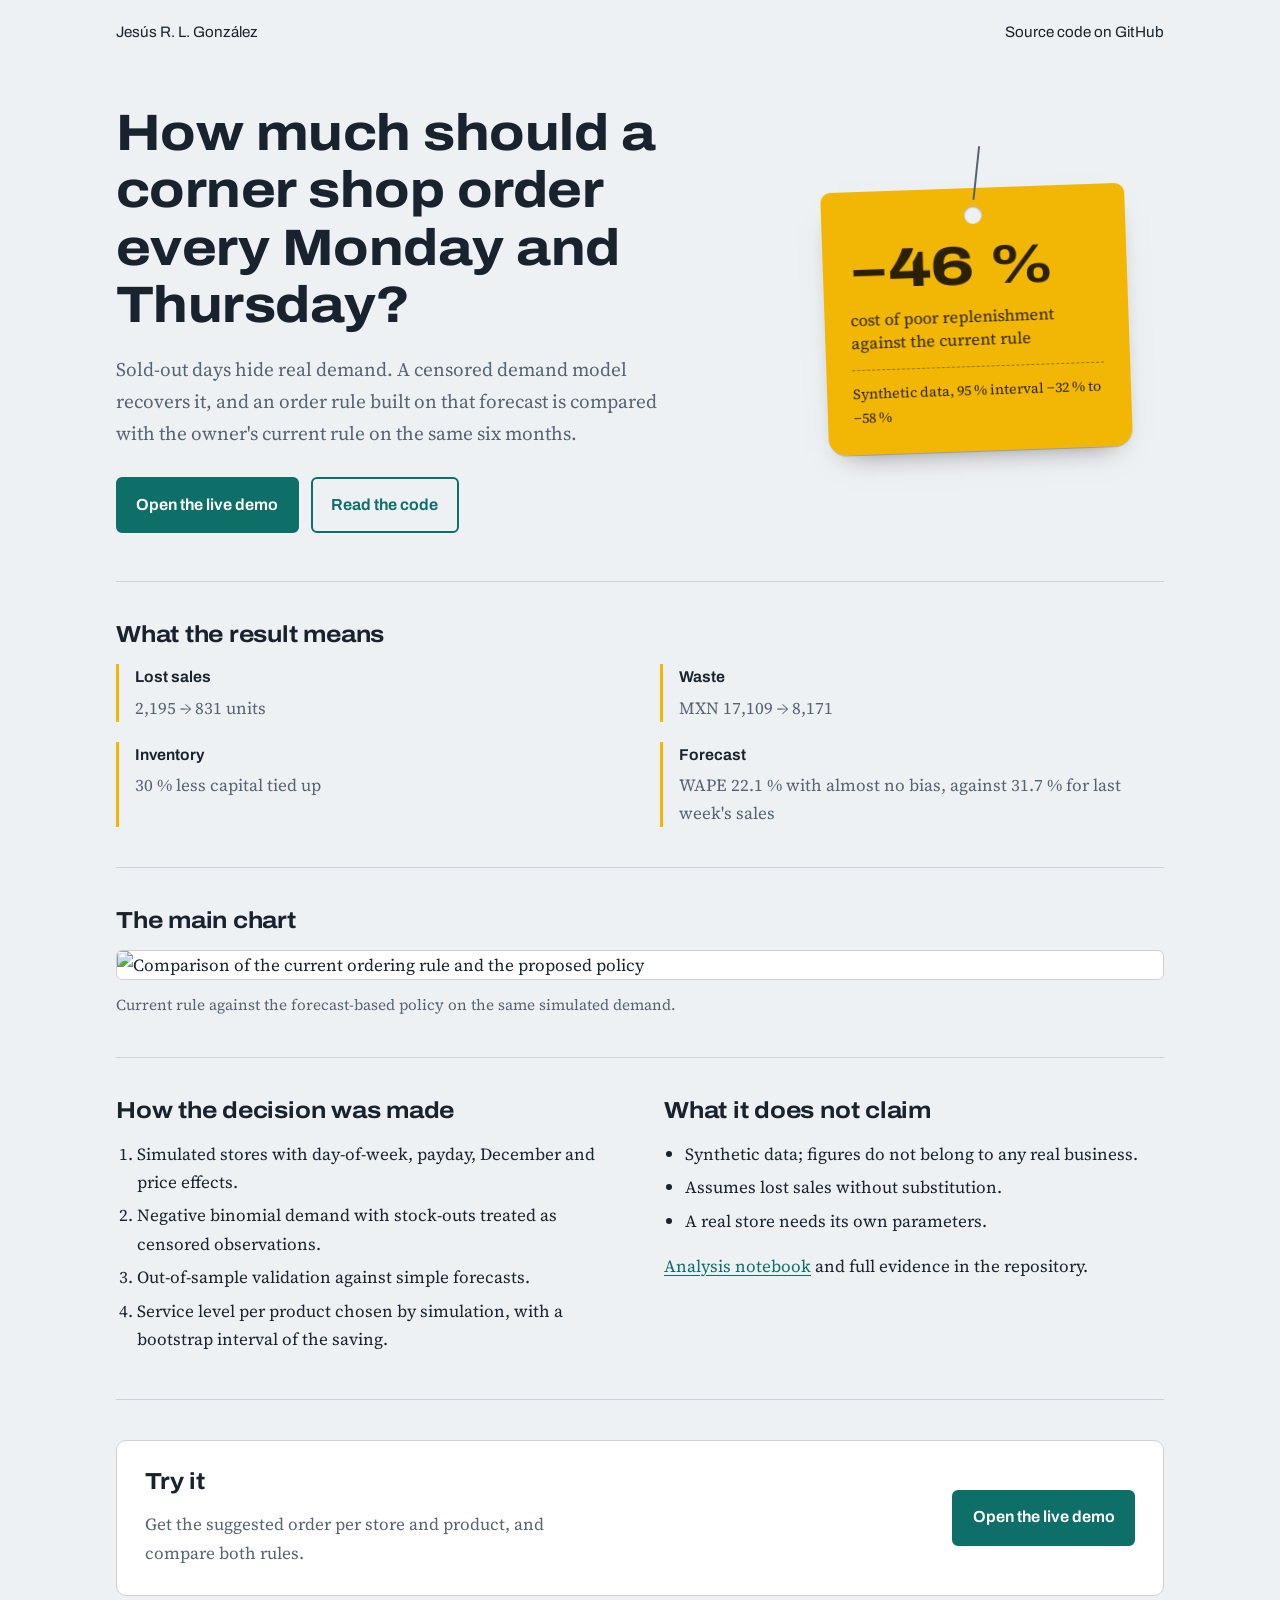
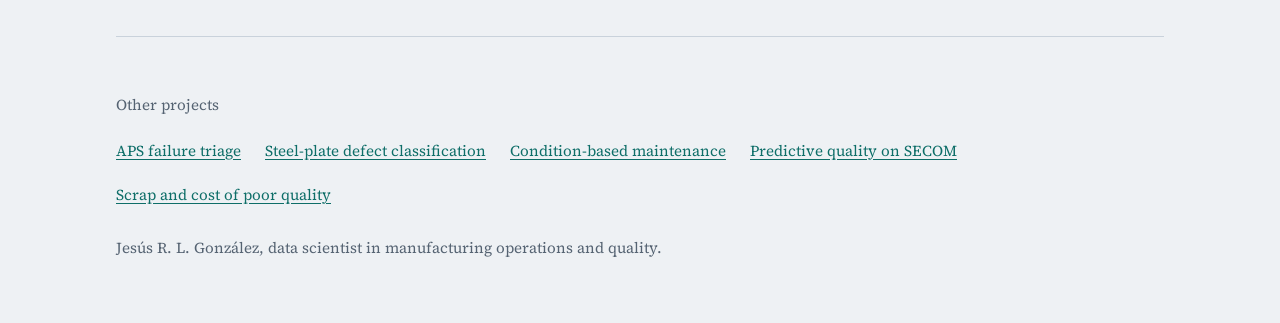
==== site/index.html @ 34526f64 "feat(discoverability): project page on GitHub Pages and live demo on Hugging Face Both deploy from m" ====
<!doctype html>
<html lang="en">
<head>
<meta charset="utf-8">
<meta name="viewport" content="width=device-width, initial-scale=1">
<title>Demand and inventory for grocery stores | Jesús R. L. González</title>
<meta name="description" content="Sold-out days hide real demand. A censored demand model recovers it, and an order rule built on that forecast is compared with the owner&#x27;s current rule on the same six months.">
<meta property="og:title" content="How much should a corner shop order every Monday and Thursday?">
<meta property="og:description" content="−46 % cost of poor replenishment against the current rule">
<meta property="og:image" content="https://jesusgonzalezmexdata-ux.github.io/predix/figures/comparacion_politicas.png">
<link rel="preconnect" href="https://fonts.googleapis.com">
<link rel="preconnect" href="https://fonts.gstatic.com" crossorigin>
<link href="https://fonts.googleapis.com/css2?family=Archivo:wdth,wght@100..125,400..800&family=Source+Serif+4:opsz,wght@8..60,400;8..60,600&display=swap" rel="stylesheet">
<style>
:root{--bg:#EEF1F4;--surface:#FFFFFF;--ink:#18232E;--muted:#556372;--rule:#C9D2DB;--tag:#F2B705;--tag-ink:#2B2100;--signal:#0E6E68;--signal-ink:#FFFFFF}
@media (prefers-color-scheme:dark){:root{--bg:#10171E;--surface:#18222C;--ink:#E7EDF3;--muted:#9AA8B6;--rule:#2A3744;--tag:#F2B705;--tag-ink:#2B2100;--signal:#4FB3A9;--signal-ink:#08201E}}
*{box-sizing:border-box}
html{-webkit-text-size-adjust:100%}
body{margin:0;background:var(--bg);color:var(--ink);font-family:"Source Serif 4",Georgia,serif;font-size:1.0625rem;line-height:1.65}
a{color:var(--signal);text-underline-offset:.18em}
a:focus-visible,.btn:focus-visible{outline:3px solid var(--tag);outline-offset:3px;border-radius:4px}
.wrap{max-width:68rem;margin:0 auto;padding:0 1.25rem}
header.top{padding:1.25rem 0;font-family:Archivo,system-ui,sans-serif;font-size:.95rem;display:flex;justify-content:space-between;gap:1rem;flex-wrap:wrap}
header.top a{color:var(--ink);text-decoration:none}
header.top a:hover{text-decoration:underline}
.hero{display:grid;grid-template-columns:minmax(0,1.6fr) minmax(0,1fr);gap:3rem;align-items:center;padding:2.5rem 0 3rem}
h1,h2{font-family:Archivo,system-ui,sans-serif;font-stretch:112%;line-height:1.12;letter-spacing:-.01em;margin:0}
h1{font-size:clamp(2rem,4.4vw,3.2rem);font-weight:750;max-width:18ch}
h2{font-size:1.45rem;font-weight:700;margin-bottom:1rem}
.lead{font-size:1.2rem;color:var(--muted);max-width:56ch;margin:1.25rem 0 1.75rem}
.actions{display:flex;flex-wrap:wrap;gap:.75rem}
.btn{display:inline-block;font-family:Archivo,system-ui,sans-serif;font-weight:650;font-size:1rem;padding:.8rem 1.15rem;border-radius:6px;text-decoration:none;border:2px solid var(--signal)}
.btn.primary{background:var(--signal);color:var(--signal-ink)}
.btn.secondary{color:var(--signal);background:transparent}
.tagbox{display:flex;justify-content:center}
.tag{position:relative;width:min(19rem,100%);background:var(--tag);color:var(--tag-ink);padding:3.2rem 1.6rem 1.6rem;border-radius:10px 10px 18px 18px;transform:rotate(-2deg);transform-origin:50% 0;box-shadow:0 1px 0 rgba(0,0,0,.18),0 14px 28px -18px rgba(0,0,0,.55)}
.tag::before{content:"";position:absolute;top:1.1rem;left:50%;width:1.15rem;height:1.15rem;margin-left:-.575rem;border-radius:50%;background:var(--bg);box-shadow:inset 0 1px 2px rgba(0,0,0,.35)}
.tag::after{content:"";position:absolute;top:-2.6rem;left:50%;width:2px;height:3.4rem;background:var(--muted);transform:rotate(8deg);transform-origin:bottom}
.tag .value{font-family:Archivo,system-ui,sans-serif;font-stretch:125%;font-weight:800;font-size:clamp(2.4rem,6vw,3.4rem);line-height:1;display:block}
.tag .label{display:block;margin-top:.7rem;font-size:1.02rem;line-height:1.4}
.tag .note{display:block;margin-top:1rem;padding-top:.75rem;border-top:1px dashed rgba(43,33,0,.45);font-size:.88rem}
@media (prefers-reduced-motion:no-preference){.tag{animation:swing 1.6s cubic-bezier(.3,1.4,.5,1) .2s both}@keyframes swing{0%{transform:rotate(-9deg)}100%{transform:rotate(-2deg)}}}
section{padding:2.5rem 0;border-top:1px solid var(--rule)}
.facts{display:grid;grid-template-columns:repeat(2,minmax(0,1fr));gap:1.25rem 2.5rem;margin:0}
.facts div{padding-left:1rem;border-left:3px solid var(--tag)}
.facts dt{font-family:Archivo,system-ui,sans-serif;font-weight:650;font-size:.98rem}
.facts dd{margin:.2rem 0 0;color:var(--muted)}
figure{margin:0}
figure img{display:block;width:100%;height:auto;background:#fff;border:1px solid var(--rule);border-radius:6px}
figcaption{margin-top:.75rem;color:var(--muted);font-size:.95rem;max-width:70ch}
.two{display:grid;grid-template-columns:minmax(0,1fr) minmax(0,1fr);gap:3rem}
ol,ul{margin:0;padding-left:1.3rem}
li{margin:.35rem 0;max-width:62ch}
.demo{background:var(--surface);border:1px solid var(--rule);border-radius:10px;padding:1.75rem;display:flex;justify-content:space-between;align-items:center;gap:1.5rem;flex-wrap:wrap}
.demo p{margin:.4rem 0 0;color:var(--muted);max-width:52ch}
footer{padding:2.5rem 0 3rem;border-top:1px solid var(--rule);font-size:.95rem;color:var(--muted)}
footer ul{list-style:none;padding:0;display:flex;flex-wrap:wrap;gap:.5rem 1.5rem;margin:.6rem 0 1.4rem}
@media (max-width:760px){.hero,.two{grid-template-columns:1fr;gap:2.25rem}.facts{grid-template-columns:1fr}.tagbox{justify-content:flex-start;padding-top:2.5rem}}
</style>
</head>
<body>
<div class="wrap">
<header class="top"><a href="https://github.com/jesusgonzalezmexdata-ux">Jesús R. L. González</a><a href="https://github.com/jesusgonzalezmexdata-ux/predix">Source code on GitHub</a></header>
<main>
<div class="hero">
<div>
<h1>How much should a corner shop order every Monday and Thursday?</h1>
<p class="lead">Sold-out days hide real demand. A censored demand model recovers it, and an order rule built on that forecast is compared with the owner&#x27;s current rule on the same six months.</p>
<div class="actions"><a class="btn primary" href="https://huggingface.co/spaces/JesusRLGonzalez/predix">Open the live demo</a><a class="btn secondary" href="https://github.com/jesusgonzalezmexdata-ux/predix">Read the code</a></div>
</div>
<div class="tagbox"><p class="tag"><span class="value">−46 %</span><span class="label">cost of poor replenishment against the current rule</span><span class="note">Synthetic data, 95 % interval −32 % to −58 %</span></p></div>
</div>
<section aria-labelledby="result"><h2 id="result">What the result means</h2><dl class="facts"><div><dt>Lost sales</dt><dd>2,195 → 831 units</dd></div><div><dt>Waste</dt><dd>MXN 17,109 → 8,171</dd></div><div><dt>Inventory</dt><dd>30 % less capital tied up</dd></div><div><dt>Forecast</dt><dd>WAPE 22.1 % with almost no bias, against 31.7 % for last week&#x27;s sales</dd></div></dl></section>
<section aria-labelledby="chart"><h2 id="chart" class="visually-plain">The main chart</h2><figure><img src="figures/comparacion_politicas.png" alt="Comparison of the current ordering rule and the proposed policy" loading="lazy"><figcaption>Current rule against the forecast-based policy on the same simulated demand.</figcaption></figure></section>
<section class="two"><div><h2>How the decision was made</h2><ol><li>Simulated stores with day-of-week, payday, December and price effects.</li><li>Negative binomial demand with stock-outs treated as censored observations.</li><li>Out-of-sample validation against simple forecasts.</li><li>Service level per product chosen by simulation, with a bootstrap interval of the saving.</li></ol></div><div><h2>What it does not claim</h2><ul><li>Synthetic data; figures do not belong to any real business.</li><li>Assumes lost sales without substitution.</li><li>A real store needs its own parameters.</li></ul><p><a href="https://github.com/jesusgonzalezmexdata-ux/predix/blob/main/notebooks/analisis_predix.ipynb">Analysis notebook</a> and full evidence in the repository.</p></div></section>
<section><div class="demo"><div><h2>Try it</h2><p>Get the suggested order per store and product, and compare both rules.</p></div><a class="btn primary" href="https://huggingface.co/spaces/JesusRLGonzalez/predix">Open the live demo</a></div></section>
</main>
<footer><p>Other projects</p><ul><li><a href="https://jesusgonzalezmexdata-ux.github.io/aps-failure-intelligence/">APS failure triage</a></li><li><a href="https://jesusgonzalezmexdata-ux.github.io/steel-plates-quality-mlops/">Steel-plate defect classification</a></li><li><a href="https://jesusgonzalezmexdata-ux.github.io/predictive-maintenance-survival-cmapss/">Condition-based maintenance</a></li><li><a href="https://jesusgonzalezmexdata-ux.github.io/predictive-quality-mlops/">Predictive quality on SECOM</a></li><li><a href="https://jesusgonzalezmexdata-ux.github.io/scrap-copq-analytics/">Scrap and cost of poor quality</a></li></ul><p>Jesús R. L. González, data scientist in manufacturing operations and quality.</p></footer>
</div>
</body>
</html>
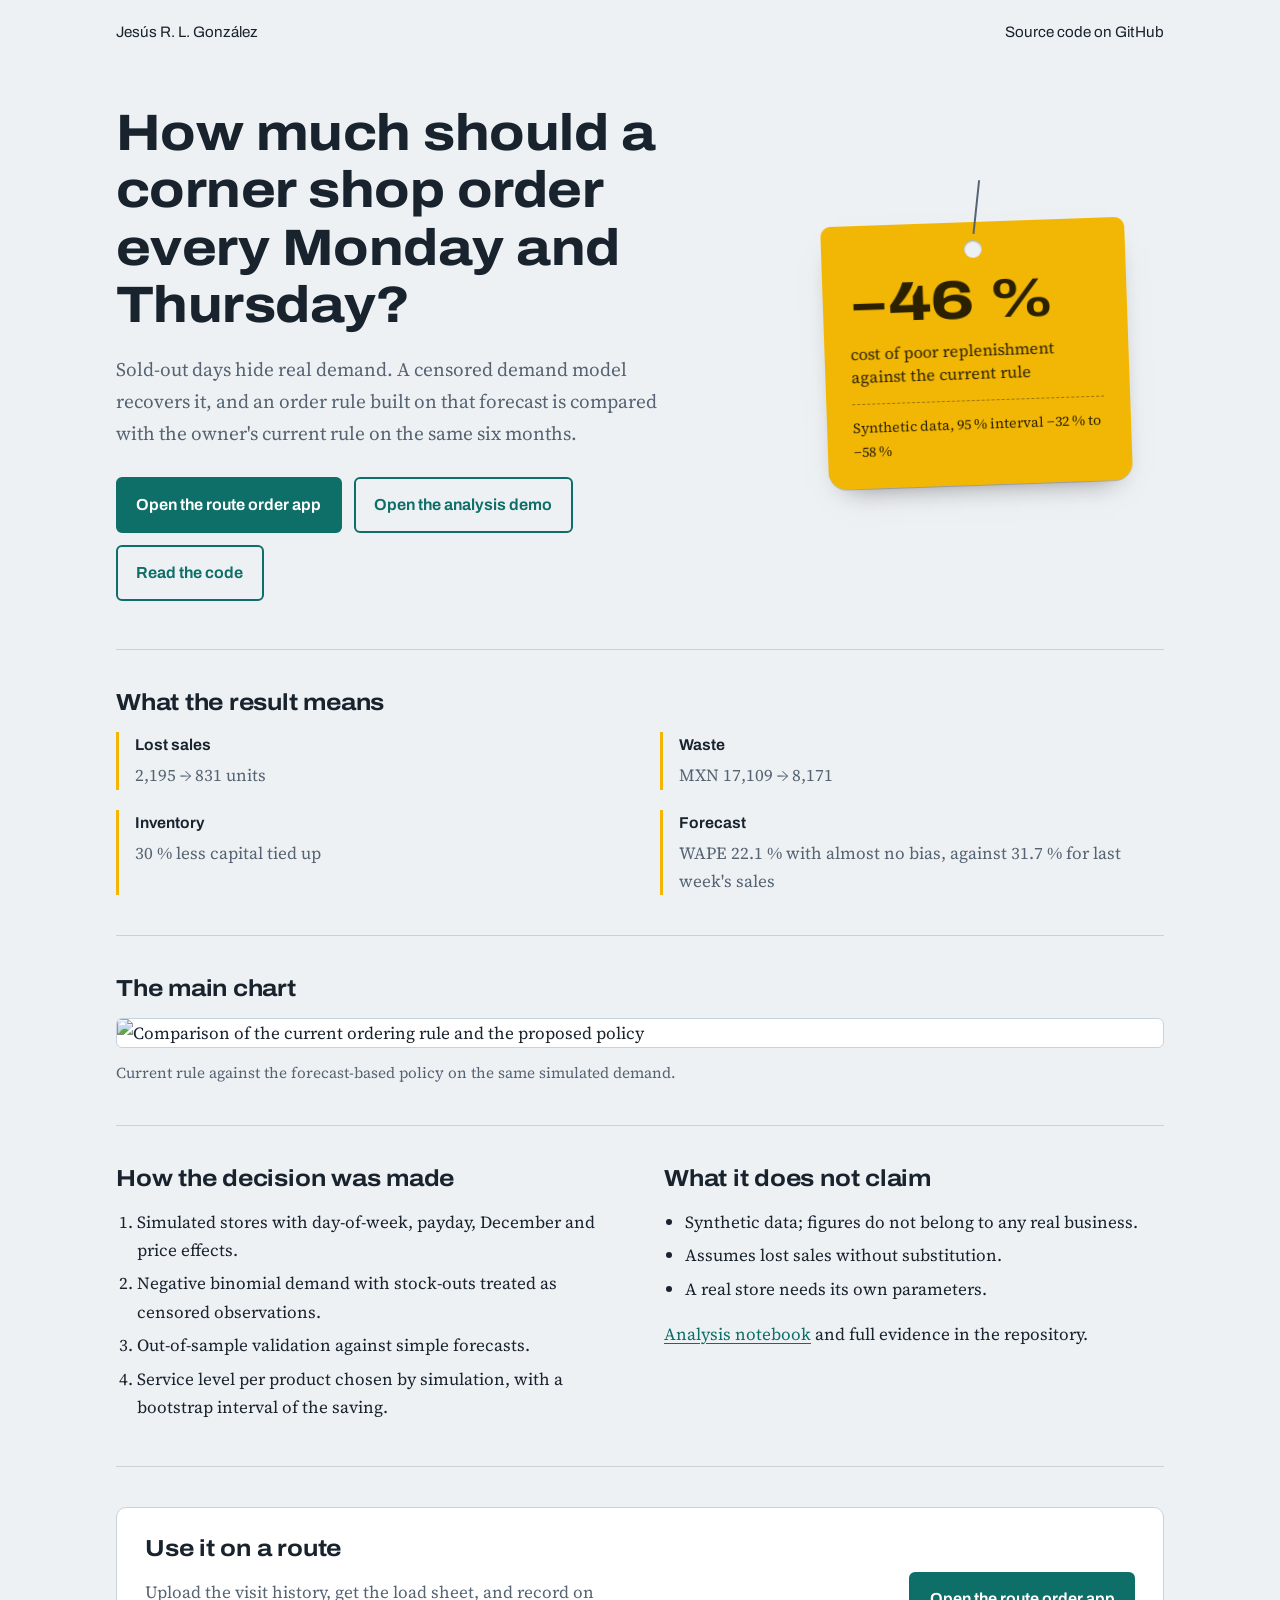
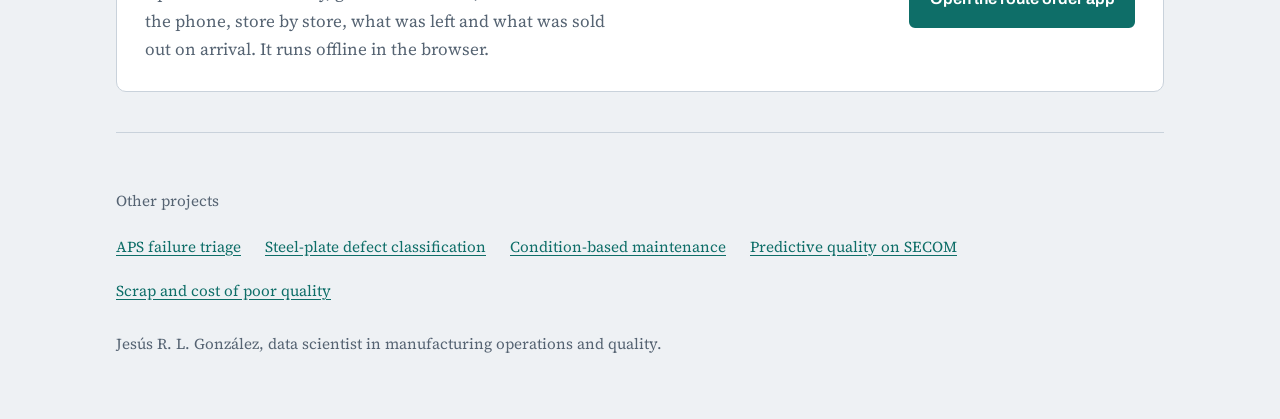
==== commit e3713e68: "ci(pages): publish the route app at /ruta/ and link it from the project page" ====
--- a/site/index.html
+++ b/site/index.html
@@ -66,14 +66,14 @@
 <div>
 <h1>How much should a corner shop order every Monday and Thursday?</h1>
 <p class="lead">Sold-out days hide real demand. A censored demand model recovers it, and an order rule built on that forecast is compared with the owner&#x27;s current rule on the same six months.</p>
-<div class="actions"><a class="btn primary" href="https://huggingface.co/spaces/JesusRLGonzalez/predix">Open the live demo</a><a class="btn secondary" href="https://github.com/jesusgonzalezmexdata-ux/predix">Read the code</a></div>
+<div class="actions"><a class="btn primary" href="ruta/">Open the route order app</a><a class="btn secondary" href="https://huggingface.co/spaces/JesusRLGonzalez/predix">Open the analysis demo</a><a class="btn secondary" href="https://github.com/jesusgonzalezmexdata-ux/predix">Read the code</a></div>
 </div>
 <div class="tagbox"><p class="tag"><span class="value">−46 %</span><span class="label">cost of poor replenishment against the current rule</span><span class="note">Synthetic data, 95 % interval −32 % to −58 %</span></p></div>
 </div>
 <section aria-labelledby="result"><h2 id="result">What the result means</h2><dl class="facts"><div><dt>Lost sales</dt><dd>2,195 → 831 units</dd></div><div><dt>Waste</dt><dd>MXN 17,109 → 8,171</dd></div><div><dt>Inventory</dt><dd>30 % less capital tied up</dd></div><div><dt>Forecast</dt><dd>WAPE 22.1 % with almost no bias, against 31.7 % for last week&#x27;s sales</dd></div></dl></section>
 <section aria-labelledby="chart"><h2 id="chart" class="visually-plain">The main chart</h2><figure><img src="figures/comparacion_politicas.png" alt="Comparison of the current ordering rule and the proposed policy" loading="lazy"><figcaption>Current rule against the forecast-based policy on the same simulated demand.</figcaption></figure></section>
 <section class="two"><div><h2>How the decision was made</h2><ol><li>Simulated stores with day-of-week, payday, December and price effects.</li><li>Negative binomial demand with stock-outs treated as censored observations.</li><li>Out-of-sample validation against simple forecasts.</li><li>Service level per product chosen by simulation, with a bootstrap interval of the saving.</li></ol></div><div><h2>What it does not claim</h2><ul><li>Synthetic data; figures do not belong to any real business.</li><li>Assumes lost sales without substitution.</li><li>A real store needs its own parameters.</li></ul><p><a href="https://github.com/jesusgonzalezmexdata-ux/predix/blob/main/notebooks/analisis_predix.ipynb">Analysis notebook</a> and full evidence in the repository.</p></div></section>
-<section><div class="demo"><div><h2>Try it</h2><p>Get the suggested order per store and product, and compare both rules.</p></div><a class="btn primary" href="https://huggingface.co/spaces/JesusRLGonzalez/predix">Open the live demo</a></div></section>
+<section><div class="demo"><div><h2>Use it on a route</h2><p>Upload the visit history, get the load sheet, and record on the phone, store by store, what was left and what was sold out on arrival. It runs offline in the browser.</p></div><a class="btn primary" href="ruta/">Open the route order app</a></div></section>
 </main>
 <footer><p>Other projects</p><ul><li><a href="https://jesusgonzalezmexdata-ux.github.io/aps-failure-intelligence/">APS failure triage</a></li><li><a href="https://jesusgonzalezmexdata-ux.github.io/steel-plates-quality-mlops/">Steel-plate defect classification</a></li><li><a href="https://jesusgonzalezmexdata-ux.github.io/predictive-maintenance-survival-cmapss/">Condition-based maintenance</a></li><li><a href="https://jesusgonzalezmexdata-ux.github.io/predictive-quality-mlops/">Predictive quality on SECOM</a></li><li><a href="https://jesusgonzalezmexdata-ux.github.io/scrap-copq-analytics/">Scrap and cost of poor quality</a></li></ul><p>Jesús R. L. González, data scientist in manufacturing operations and quality.</p></footer>
 </div>
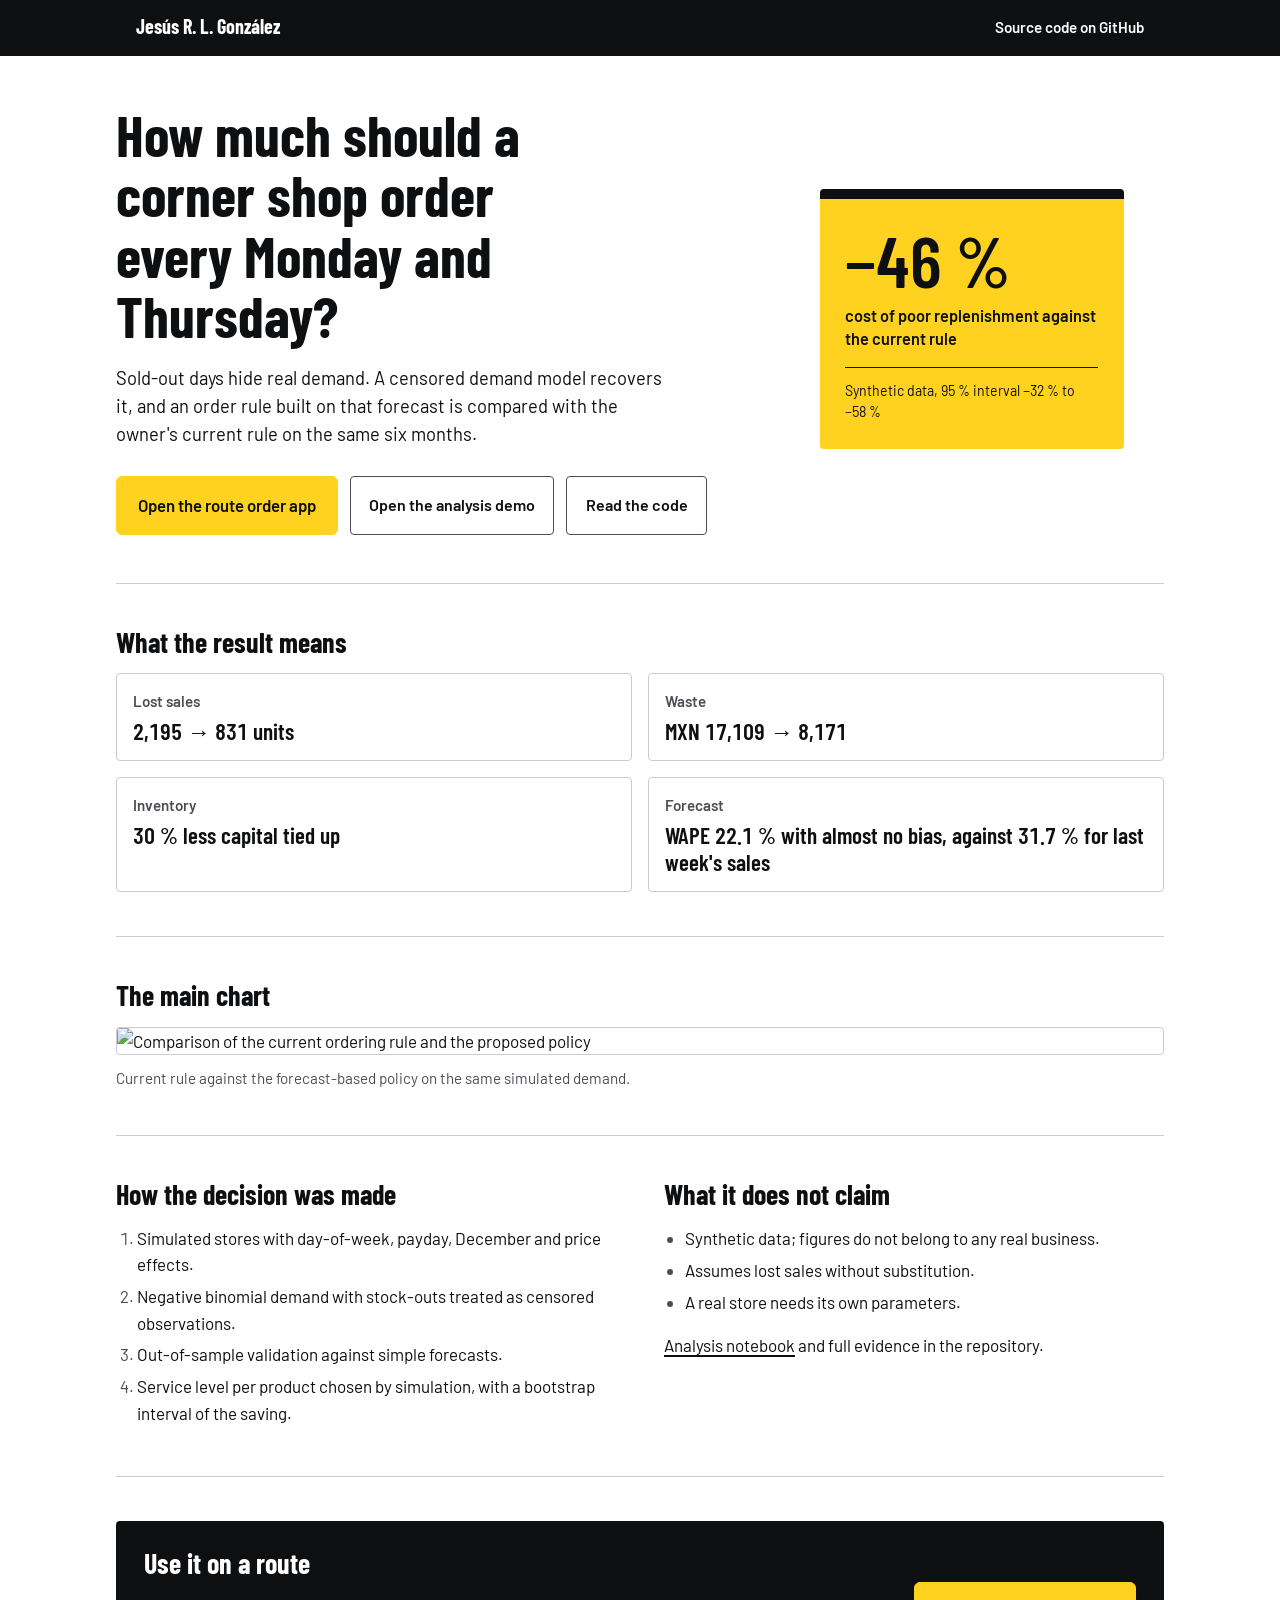
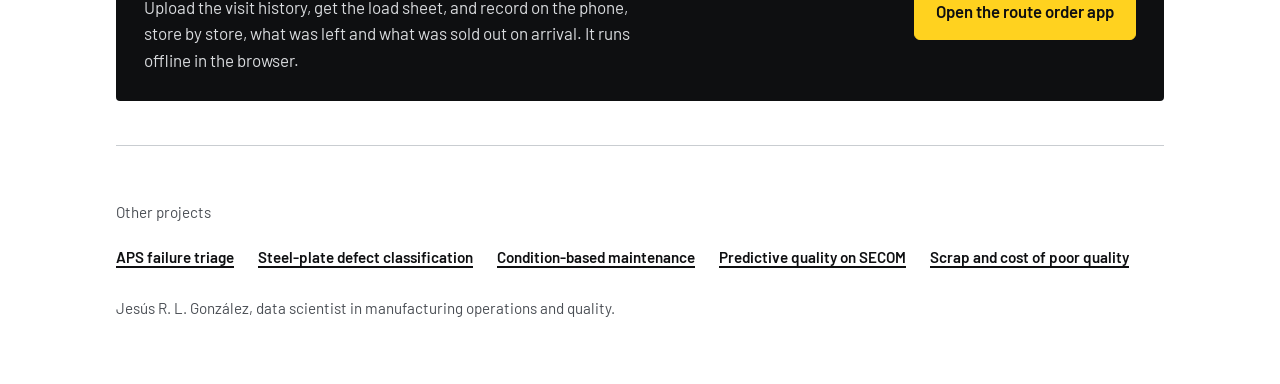
==== commit 793ddda6: "style(page): project page in the Señal de campo visual system (palette, Barlow type, signal-yellow r" ====
--- a/site/index.html
+++ b/site/index.html
@@ -10,52 +10,56 @@
 <meta property="og:image" content="https://jesusgonzalezmexdata-ux.github.io/predix/figures/comparacion_politicas.png">
 <link rel="preconnect" href="https://fonts.googleapis.com">
 <link rel="preconnect" href="https://fonts.gstatic.com" crossorigin>
-<link href="https://fonts.googleapis.com/css2?family=Archivo:wdth,wght@100..125,400..800&family=Source+Serif+4:opsz,wght@8..60,400;8..60,600&display=swap" rel="stylesheet">
+<link href="https://fonts.googleapis.com/css2?family=Barlow+Condensed:wght@600;700&family=Barlow:wght@400;600&display=swap" rel="stylesheet">
 <style>
-:root{--bg:#EEF1F4;--surface:#FFFFFF;--ink:#18232E;--muted:#556372;--rule:#C9D2DB;--tag:#F2B705;--tag-ink:#2B2100;--signal:#0E6E68;--signal-ink:#FFFFFF}
-@media (prefers-color-scheme:dark){:root{--bg:#10171E;--surface:#18222C;--ink:#E7EDF3;--muted:#9AA8B6;--rule:#2A3744;--tag:#F2B705;--tag-ink:#2B2100;--signal:#4FB3A9;--signal-ink:#08201E}}
+/* Señal de campo: tokens del archivo de Figma «Predix · MVP 3», propuesta B */
+:root{--blanco:#FFFFFF;--negro-senal:#0E0F11;--amarillo-vial:#FFD21F;--agotado:#D7261E;--a-favor:#1F7A3D;--gris-texto:#4A4E54;--linea:#C9CDD1;--fondo:#F6F7F5;--salida:cubic-bezier(.2,.8,.2,1);color-scheme:light}
 *{box-sizing:border-box}
 html{-webkit-text-size-adjust:100%}
-body{margin:0;background:var(--bg);color:var(--ink);font-family:"Source Serif 4",Georgia,serif;font-size:1.0625rem;line-height:1.65}
-a{color:var(--signal);text-underline-offset:.18em}
-a:focus-visible,.btn:focus-visible{outline:3px solid var(--tag);outline-offset:3px;border-radius:4px}
+body{margin:0;background:var(--blanco);color:var(--negro-senal);font-family:Barlow,system-ui,-apple-system,"Segoe UI",sans-serif;font-size:1.0625rem;line-height:1.55;font-variant-numeric:tabular-nums}
+a{color:var(--negro-senal);text-underline-offset:.18em;text-decoration-thickness:1.5px}
+a:focus-visible,.btn:focus-visible{outline:2px solid var(--negro-senal);outline-offset:2px;box-shadow:0 0 0 5px var(--amarillo-vial);border-radius:4px}
 .wrap{max-width:68rem;margin:0 auto;padding:0 1.25rem}
-header.top{padding:1.25rem 0;font-family:Archivo,system-ui,sans-serif;font-size:.95rem;display:flex;justify-content:space-between;gap:1rem;flex-wrap:wrap}
-header.top a{color:var(--ink);text-decoration:none}
+header.top{margin:0 calc(50% - 50vw);padding:1rem calc(50vw - 50% + 1.25rem);background:var(--negro-senal);color:var(--blanco);font-size:.95rem;font-weight:600;display:flex;justify-content:space-between;gap:1rem;flex-wrap:wrap}
+header.top a{color:var(--blanco);text-decoration:none}
+header.top a:first-child{font-family:"Barlow Condensed","Arial Narrow",sans-serif;font-weight:700;font-size:1.25rem;line-height:1}
 header.top a:hover{text-decoration:underline}
-.hero{display:grid;grid-template-columns:minmax(0,1.6fr) minmax(0,1fr);gap:3rem;align-items:center;padding:2.5rem 0 3rem}
-h1,h2{font-family:Archivo,system-ui,sans-serif;font-stretch:112%;line-height:1.12;letter-spacing:-.01em;margin:0}
-h1{font-size:clamp(2rem,4.4vw,3.2rem);font-weight:750;max-width:18ch}
-h2{font-size:1.45rem;font-weight:700;margin-bottom:1rem}
-.lead{font-size:1.2rem;color:var(--muted);max-width:56ch;margin:1.25rem 0 1.75rem}
+.hero{display:grid;grid-template-columns:minmax(0,1.6fr) minmax(0,1fr);gap:3rem;align-items:center;padding:3rem 0}
+h1,h2{font-family:"Barlow Condensed","Arial Narrow",sans-serif;line-height:1.05;margin:0}
+h1{font-size:clamp(2.4rem,5vw,3.6rem);font-weight:700;max-width:18ch}
+h2{font-size:1.75rem;font-weight:700;margin-bottom:1rem}
+.lead{font-size:1.15rem;line-height:1.5;max-width:56ch;margin:1.25rem 0 1.75rem}
 .actions{display:flex;flex-wrap:wrap;gap:.75rem}
-.btn{display:inline-block;font-family:Archivo,system-ui,sans-serif;font-weight:650;font-size:1rem;padding:.8rem 1.15rem;border-radius:6px;text-decoration:none;border:2px solid var(--signal)}
-.btn.primary{background:var(--signal);color:var(--signal-ink)}
-.btn.secondary{color:var(--signal);background:transparent}
+.btn{position:relative;display:inline-flex;align-items:center;font-weight:600;font-size:1rem;padding:.8rem 1.15rem;border-radius:4px;text-decoration:none;border:1.5px solid var(--gris-texto);color:var(--negro-senal);background:var(--blanco);transition:transform 100ms var(--salida),background-color 150ms var(--salida)}
+.btn:active{transform:scale(.97)}
+.btn.primary{background:var(--amarillo-vial);border-color:var(--amarillo-vial);border-radius:6px;font-size:1.05rem;padding:.95rem 1.3rem}
+.btn.primary:hover{background:#F2C400;border-color:#F2C400}
+.btn.secondary:hover{background:var(--fondo)}
 .tagbox{display:flex;justify-content:center}
-.tag{position:relative;width:min(19rem,100%);background:var(--tag);color:var(--tag-ink);padding:3.2rem 1.6rem 1.6rem;border-radius:10px 10px 18px 18px;transform:rotate(-2deg);transform-origin:50% 0;box-shadow:0 1px 0 rgba(0,0,0,.18),0 14px 28px -18px rgba(0,0,0,.55)}
-.tag::before{content:"";position:absolute;top:1.1rem;left:50%;width:1.15rem;height:1.15rem;margin-left:-.575rem;border-radius:50%;background:var(--bg);box-shadow:inset 0 1px 2px rgba(0,0,0,.35)}
-.tag::after{content:"";position:absolute;top:-2.6rem;left:50%;width:2px;height:3.4rem;background:var(--muted);transform:rotate(8deg);transform-origin:bottom}
-.tag .value{font-family:Archivo,system-ui,sans-serif;font-stretch:125%;font-weight:800;font-size:clamp(2.4rem,6vw,3.4rem);line-height:1;display:block}
-.tag .label{display:block;margin-top:.7rem;font-size:1.02rem;line-height:1.4}
-.tag .note{display:block;margin-top:1rem;padding-top:.75rem;border-top:1px dashed rgba(43,33,0,.45);font-size:.88rem}
-@media (prefers-reduced-motion:no-preference){.tag{animation:swing 1.6s cubic-bezier(.3,1.4,.5,1) .2s both}@keyframes swing{0%{transform:rotate(-9deg)}100%{transform:rotate(-2deg)}}}
-section{padding:2.5rem 0;border-top:1px solid var(--rule)}
-.facts{display:grid;grid-template-columns:repeat(2,minmax(0,1fr));gap:1.25rem 2.5rem;margin:0}
-.facts div{padding-left:1rem;border-left:3px solid var(--tag)}
-.facts dt{font-family:Archivo,system-ui,sans-serif;font-weight:650;font-size:.98rem}
-.facts dd{margin:.2rem 0 0;color:var(--muted)}
+.tag{position:relative;width:min(19rem,100%);background:var(--amarillo-vial);color:var(--negro-senal);padding:1.6rem;border-radius:4px;border-top:10px solid var(--negro-senal)}
+.tag .value{font-family:"Barlow Condensed","Arial Narrow",sans-serif;font-weight:600;font-size:clamp(3rem,7vw,4.4rem);line-height:1;display:block}
+.tag .label{display:block;margin-top:.6rem;font-size:1.02rem;line-height:1.4;font-weight:600}
+.tag .note{display:block;margin-top:1rem;padding-top:.75rem;border-top:1.5px solid var(--negro-senal);font-size:.88rem}
+section{padding:2.75rem 0;border-top:1px solid var(--linea)}
+.facts{display:grid;grid-template-columns:repeat(2,minmax(0,1fr));gap:1rem;margin:0}
+.facts div{padding:1rem;border:1px solid var(--linea);border-radius:4px;background:var(--blanco)}
+.facts dt{font-size:.95rem;font-weight:600;color:var(--gris-texto)}
+.facts dd{margin:.25rem 0 0;font-family:"Barlow Condensed","Arial Narrow",sans-serif;font-weight:600;font-size:1.45rem;line-height:1.15}
 figure{margin:0}
-figure img{display:block;width:100%;height:auto;background:#fff;border:1px solid var(--rule);border-radius:6px}
-figcaption{margin-top:.75rem;color:var(--muted);font-size:.95rem;max-width:70ch}
+figure img{display:block;width:100%;height:auto;background:#fff;border:1px solid var(--linea);border-radius:4px}
+figcaption{margin-top:.75rem;color:var(--gris-texto);font-size:.95rem;max-width:70ch}
 .two{display:grid;grid-template-columns:minmax(0,1fr) minmax(0,1fr);gap:3rem}
 ol,ul{margin:0;padding-left:1.3rem}
 li{margin:.35rem 0;max-width:62ch}
-.demo{background:var(--surface);border:1px solid var(--rule);border-radius:10px;padding:1.75rem;display:flex;justify-content:space-between;align-items:center;gap:1.5rem;flex-wrap:wrap}
-.demo p{margin:.4rem 0 0;color:var(--muted);max-width:52ch}
-footer{padding:2.5rem 0 3rem;border-top:1px solid var(--rule);font-size:.95rem;color:var(--muted)}
+li::marker{color:var(--gris-texto)}
+.demo{background:var(--negro-senal);color:var(--blanco);border-radius:4px;padding:1.75rem;display:flex;justify-content:space-between;align-items:center;gap:1.5rem;flex-wrap:wrap}
+.demo h2{color:var(--blanco)}
+.demo p{margin:.4rem 0 0;color:#D9DBDE;max-width:52ch}
+footer{padding:2.5rem 0 3rem;border-top:1px solid var(--linea);font-size:.95rem;color:var(--gris-texto)}
 footer ul{list-style:none;padding:0;display:flex;flex-wrap:wrap;gap:.5rem 1.5rem;margin:.6rem 0 1.4rem}
-@media (max-width:760px){.hero,.two{grid-template-columns:1fr;gap:2.25rem}.facts{grid-template-columns:1fr}.tagbox{justify-content:flex-start;padding-top:2.5rem}}
+footer a{font-weight:600}
+@media (max-width:760px){.hero,.two{grid-template-columns:1fr;gap:2.25rem}.facts{grid-template-columns:1fr}.tagbox{justify-content:flex-start}}
+@media (prefers-reduced-motion:reduce){*{transition:none!important;animation:none!important}}
 </style>
 </head>
 <body>
